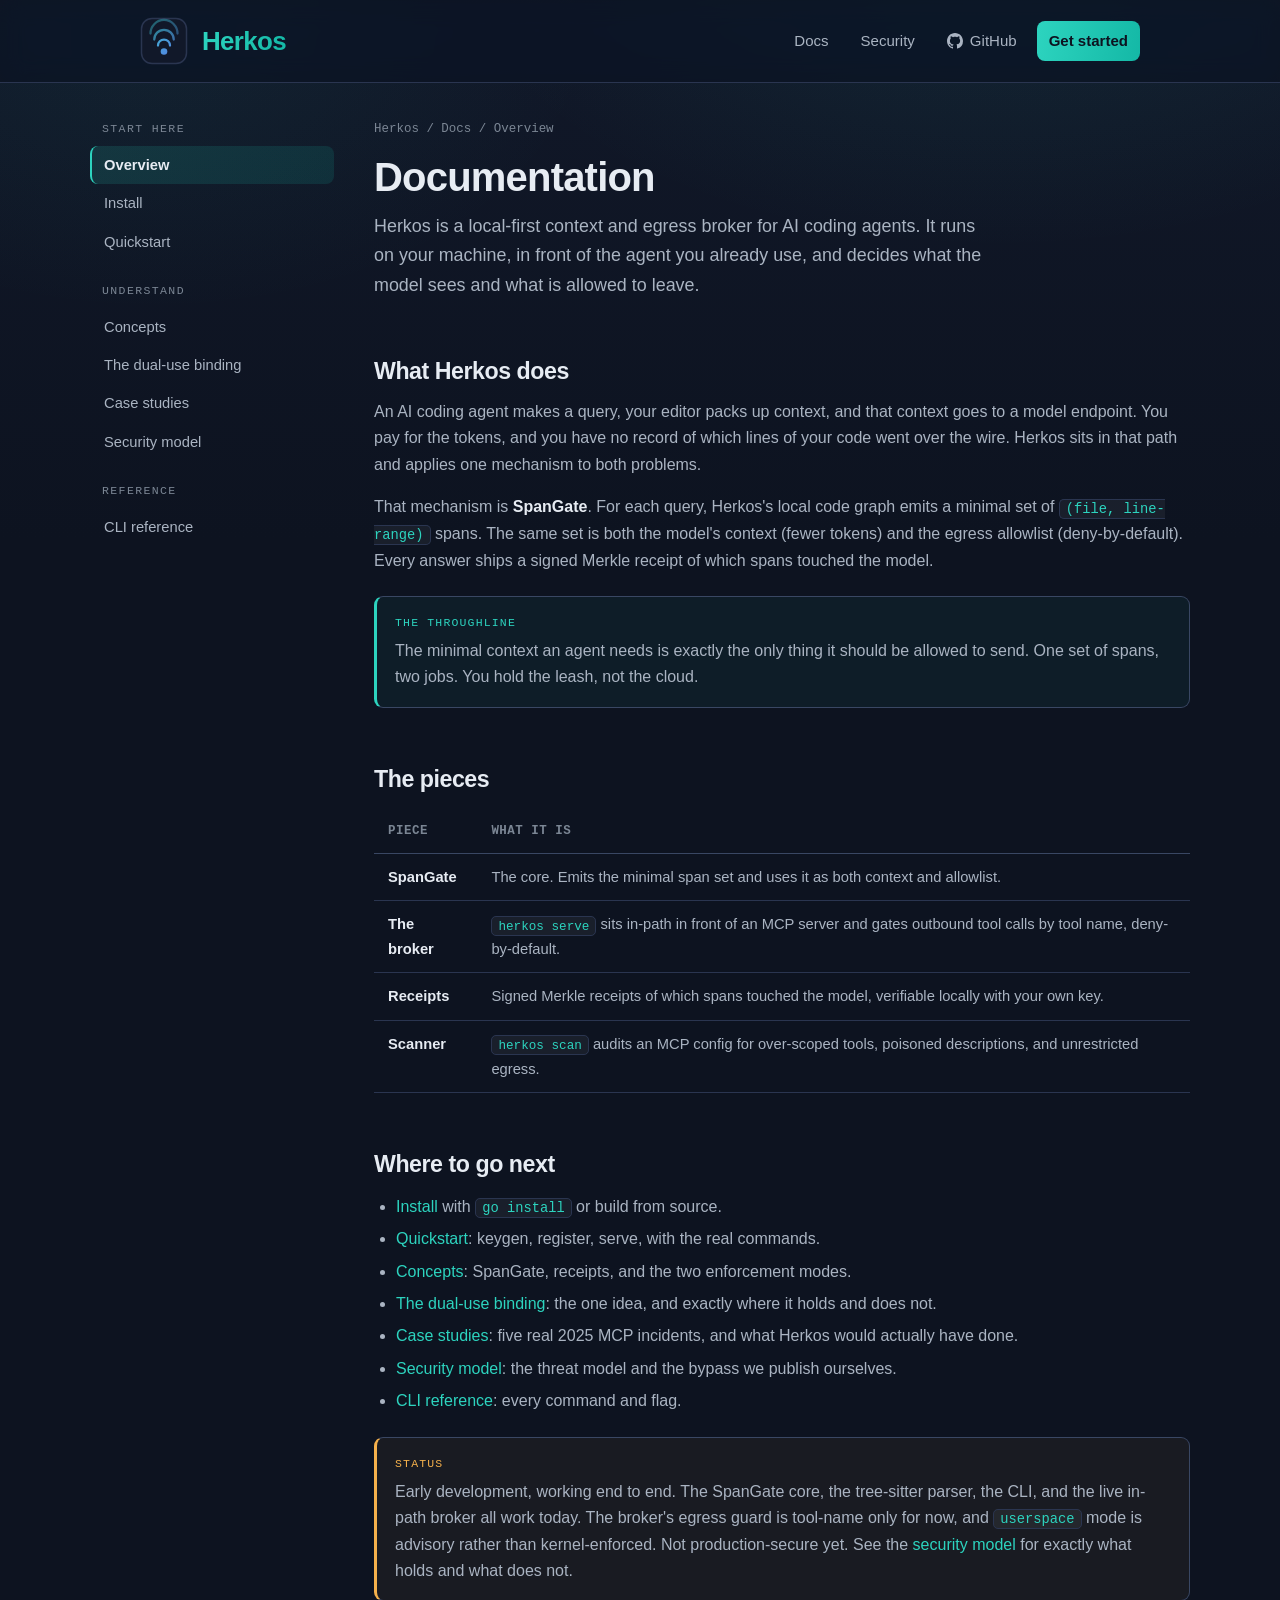
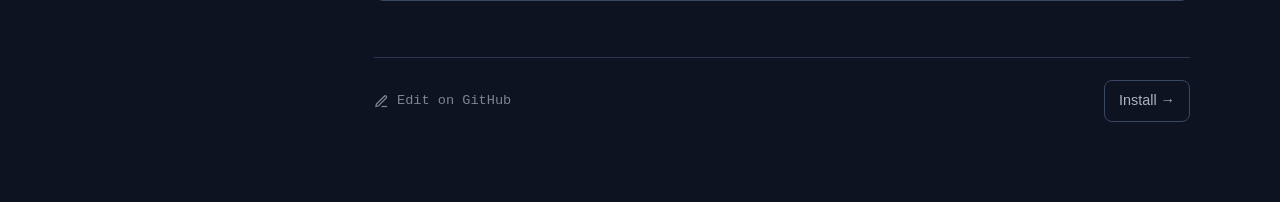
==== site/docs/index.html @ 1e686395 "docs(site): website, docs, and the demo recording" ====
<!DOCTYPE html>
<html lang="en">
<head>
<meta charset="utf-8">
<meta name="viewport" content="width=device-width, initial-scale=1">
<title>Docs - Herkos</title>
<meta name="description" content="Herkos documentation. A local-first context and egress broker for AI coding agents. Start with the overview, then install and run the quickstart.">
<meta name="color-scheme" content="dark">
<meta name="theme-color" content="#0d1320">
<link rel="icon" href="../favicon.svg" type="image/svg+xml">
<link rel="stylesheet" href="../styles.css">
</head>
<body>
<a class="skip" href="#main">Skip to content</a>

<header class="site-header">
  <div class="wrap">
    <a class="brand" href="../index.html" aria-label="Herkos home">
      <svg class="mark" viewBox="0 0 64 64" aria-hidden="true">
        <defs><linearGradient id="hg" x1="0" y1="0" x2="64" y2="64" gradientUnits="userSpaceOnUse">
          <stop offset="0" stop-color="#2dd4bf"/><stop offset="1" stop-color="#6366f1"/></linearGradient></defs>
        <rect x="2" y="2" width="60" height="60" rx="14" fill="#111829" stroke="#2a3550" stroke-width="2"/>
        <g fill="none" stroke="url(#hg)" stroke-linecap="round">
          <path d="M14 22 A 18 18 0 0 1 50 22" stroke-width="3" opacity="0.45"/>
          <path d="M19 30 A 13 13 0 0 1 45 30" stroke-width="3" opacity="0.7"/>
          <path d="M24 38 A 8 8 0 0 1 40 38" stroke-width="3"/></g>
        <circle cx="32" cy="46" r="4.4" fill="url(#hg)"/>
      </svg>
      <span class="word">Herkos</span>
    </a>
    <button class="nav-toggle" aria-label="Toggle navigation" aria-controls="primary-nav" aria-expanded="false">
      <svg viewBox="0 0 24 24" fill="none" stroke="currentColor" stroke-width="2" aria-hidden="true"><path d="M3 6h18M3 12h18M3 18h18" stroke-linecap="round"/></svg>
    </button>
    <nav class="nav" id="primary-nav" aria-label="Primary">
      <a href="index.html">Docs</a>
      <a href="security.html">Security</a>
      <a class="gh" href="https://github.com/akhilesharora/herkos" rel="noopener">
        <svg viewBox="0 0 16 16" fill="currentColor" aria-hidden="true"><path d="M8 0C3.58 0 0 3.58 0 8c0 3.54 2.29 6.53 5.47 7.59.4.07.55-.17.55-.38 0-.19-.01-.82-.01-1.49-2.01.37-2.53-.49-2.69-.94-.09-.23-.48-.94-.82-1.13-.28-.15-.68-.52-.01-.53.63-.01 1.08.58 1.23.82.72 1.21 1.87.87 2.33.66.07-.52.28-.87.51-1.07-1.78-.2-3.64-.89-3.64-3.95 0-.87.31-1.59.82-2.15-.08-.2-.36-1.02.08-2.12 0 0 .67-.21 2.2.82.64-.18 1.32-.27 2-.27.68 0 1.36.09 2 .27 1.53-1.04 2.2-.82 2.2-.82.44 1.1.16 1.92.08 2.12.51.56.82 1.27.82 2.15 0 3.07-1.87 3.75-3.65 3.95.29.25.54.73.54 1.48 0 1.07-.01 1.93-.01 2.2 0 .21.15.46.55.38A8.01 8.01 0 0 0 16 8c0-4.42-3.58-8-8-8z"/></svg>
        GitHub</a>
      <a class="cta" href="quickstart.html">Get started</a>
    </nav>
  </div>
</header>

<div class="docs" id="main">
  <aside class="docs-side">
    <button class="docs-side-toggle" aria-expanded="false">
      <span>On this site</span>
      <svg viewBox="0 0 24 24" fill="none" stroke="currentColor" stroke-width="2" aria-hidden="true"><path d="M6 9l6 6 6-6" stroke-linecap="round" stroke-linejoin="round"/></svg>
    </button>
    <nav aria-label="Documentation">
      <div class="grp">Start here</div>
      <a href="index.html" aria-current="page">Overview</a>
      <a href="install.html">Install</a>
      <a href="quickstart.html">Quickstart</a>
      <div class="grp">Understand</div>
      <a href="concepts.html">Concepts</a>
      <a href="dual-use-binding.html">The dual-use binding</a>
      <a href="case-studies.html">Case studies</a>
      <a href="security.html">Security model</a>
      <div class="grp">Reference</div>
      <a href="cli.html">CLI reference</a>
    </nav>
  </aside>

  <main class="docs-main">
    <div class="crumb"><a href="../index.html">Herkos</a> / Docs / Overview</div>
    <h1>Documentation</h1>
    <p class="page-lede">Herkos is a local-first context and egress broker for AI coding agents. It runs on your machine, in front of the agent you already use, and decides what the model sees and what is allowed to leave.</p>

    <h2 id="what">What Herkos does</h2>
    <p>An AI coding agent makes a query, your editor packs up context, and that context goes to a model endpoint. You pay for the tokens, and you have no record of which lines of your code went over the wire. Herkos sits in that path and applies one mechanism to both problems.</p>
    <p>That mechanism is <strong>SpanGate</strong>. For each query, Herkos's local code graph emits a minimal set of <code>(file, line-range)</code> spans. The same set is both the model's context (fewer tokens) and the egress allowlist (deny-by-default). Every answer ships a signed Merkle receipt of which spans touched the model.</p>

    <div class="note">
      <span class="label">The throughline</span>
      <p>The minimal context an agent needs is exactly the only thing it should be allowed to send. One set of spans, two jobs. You hold the leash, not the cloud.</p>
    </div>

    <h2 id="pieces">The pieces</h2>
    <table>
      <thead><tr><th>Piece</th><th>What it is</th></tr></thead>
      <tbody>
        <tr><td><strong>SpanGate</strong></td><td>The core. Emits the minimal span set and uses it as both context and allowlist.</td></tr>
        <tr><td><strong>The broker</strong></td><td><code>herkos serve</code> sits in-path in front of an MCP server and gates outbound tool calls by tool name, deny-by-default.</td></tr>
        <tr><td><strong>Receipts</strong></td><td>Signed Merkle receipts of which spans touched the model, verifiable locally with your own key.</td></tr>
        <tr><td><strong>Scanner</strong></td><td><code>herkos scan</code> audits an MCP config for over-scoped tools, poisoned descriptions, and unrestricted egress.</td></tr>
      </tbody>
    </table>

    <h2 id="next">Where to go next</h2>
    <ul>
      <li><a href="install.html">Install</a> with <code>go install</code> or build from source.</li>
      <li><a href="quickstart.html">Quickstart</a>: keygen, register, serve, with the real commands.</li>
      <li><a href="concepts.html">Concepts</a>: SpanGate, receipts, and the two enforcement modes.</li>
      <li><a href="dual-use-binding.html">The dual-use binding</a>: the one idea, and exactly where it holds and does not.</li>
      <li><a href="case-studies.html">Case studies</a>: five real 2025 MCP incidents, and what Herkos would actually have done.</li>
      <li><a href="security.html">Security model</a>: the threat model and the bypass we publish ourselves.</li>
      <li><a href="cli.html">CLI reference</a>: every command and flag.</li>
    </ul>

    <div class="note warn">
      <span class="label">Status</span>
      <p>Early development, working end to end. The SpanGate core, the tree-sitter parser, the CLI, and the live in-path broker all work today. The broker's egress guard is tool-name only for now, and <code>userspace</code> mode is advisory rather than kernel-enforced. Not production-secure yet. See the <a href="security.html">security model</a> for exactly what holds and what does not.</p>
    </div>

    <div class="docs-foot">
      <a class="edit" href="https://github.com/akhilesharora/herkos" rel="noopener">
        <svg viewBox="0 0 24 24" fill="none" stroke="currentColor" stroke-width="2" aria-hidden="true"><path d="M12 20h9"/><path d="M16.5 3.5a2.12 2.12 0 0 1 3 3L7 19l-4 1 1-4 12.5-12.5z" stroke-linecap="round" stroke-linejoin="round"/></svg>
        Edit on GitHub
      </a>
      <div class="pager">
        <a href="install.html">Install &rarr;</a>
      </div>
    </div>
  </main>
</div>

<script src="../main.js"></script>
</body>
</html>
---- site/styles.css ----
/* Herkos - shared styles
   Dark, technical surface. One accent gradient: teal -> indigo.
   System font stacks only. No external fonts, no CDN. */

:root {
  /* surface */
  --bg:        #0d1320;
  --bg-1:      #111829;
  --bg-2:      #161e30;
  --panel:     #1a2336;
  --panel-2:   #1f2940;
  --line:      #2a3550;
  --line-2:    #394763;

  /* text */
  --fg:        #e7ecf3;
  --fg-muted:  #aab4c2;
  --fg-dim:    #7b8694;
  --fg-faint:  #5b6675;

  /* accent: teal -> indigo */
  --teal:      #2dd4bf;
  --teal-dim:  #14b8a6;
  --indigo:    #6366f1;
  --indigo-dim:#4f46e5;
  --grad:      linear-gradient(100deg, var(--teal) 0%, var(--teal-dim) 100%);
  --grad-soft: linear-gradient(100deg, rgba(45,212,191,0.14) 0%, rgba(20,184,166,0.14) 100%);

  /* status */
  --ok:        #2dd4bf;
  --warn:      #f5b14c;
  --bad:       #f3766e;

  /* type */
  --sans: -apple-system, BlinkMacSystemFont, "Segoe UI", Roboto, Helvetica, Arial,
          "Apple Color Emoji", "Segoe UI Emoji", sans-serif;
  --mono: ui-monospace, "SF Mono", SFMono-Regular, "JetBrains Mono", "Cascadia Code",
          Menlo, Consolas, "Liberation Mono", monospace;

  /* rhythm */
  --maxw: 1080px;
  --radius: 14px;
  --radius-sm: 9px;
  --pad: clamp(20px, 5vw, 40px);

  --shadow: 0 1px 0 rgba(255,255,255,0.02) inset, 0 18px 50px -24px rgba(0,0,0,0.7);
  --shadow-lg: 0 30px 80px -40px rgba(0,0,0,0.85);
}

* { box-sizing: border-box; }

html {
  scroll-behavior: smooth;
  -webkit-text-size-adjust: 100%;
}

@media (prefers-reduced-motion: reduce) {
  html { scroll-behavior: auto; }
}

body {
  margin: 0;
  background: var(--bg);
  color: var(--fg);
  font-family: var(--sans);
  font-size: 16px;
  line-height: 1.65;
  -webkit-font-smoothing: antialiased;
  text-rendering: optimizeLegibility;
  overflow-x: hidden;
}

/* ambient depth field - the sonar/depth motif, fixed behind content */
body::before {
  content: "";
  position: fixed;
  inset: 0;
  z-index: -2;
  background:
    radial-gradient(900px 520px at 78% -8%, rgba(45,212,191,0.09), transparent 62%),
    radial-gradient(760px 480px at 12% 4%, rgba(45,212,191,0.06), transparent 58%),
    linear-gradient(180deg, var(--bg-1) 0%, var(--bg) 60%, var(--bg) 100%);
  pointer-events: none;
}

/* faint horizontal depth lines, like sonar bands */
body::after {
  content: "";
  position: fixed;
  inset: 0;
  z-index: -1;
  background-image: linear-gradient(180deg, transparent 0, transparent calc(100% - 1px), rgba(255,255,255,0.015) 100%);
  background-size: 100% 88px;
  pointer-events: none;
  opacity: 0.6;
}

a { color: var(--teal); text-decoration: none; }
a:hover { color: #5ee6d3; }

:focus-visible {
  outline: 2px solid var(--teal);
  outline-offset: 3px;
  border-radius: 4px;
}

h1, h2, h3, h4 {
  line-height: 1.15;
  letter-spacing: -0.02em;
  font-weight: 650;
  margin: 0 0 0.5em;
}

p { margin: 0 0 1em; }

code, kbd, samp { font-family: var(--mono); }

::selection { background: rgba(45,212,191,0.28); color: #fff; }

.wrap {
  width: 100%;
  max-width: var(--maxw);
  margin: 0 auto;
  padding-left: var(--pad);
  padding-right: var(--pad);
}

.mono { font-family: var(--mono); }
.muted { color: var(--fg-muted); }
.dim { color: var(--fg-dim); }
.nowrap { white-space: nowrap; }

.grad-text {
  background: var(--grad);
  -webkit-background-clip: text;
  background-clip: text;
  color: transparent;
}

/* ---------- skip link ---------- */
.skip {
  position: absolute;
  left: -9999px;
  top: 0;
  background: var(--panel);
  color: var(--fg);
  padding: 10px 16px;
  border-radius: var(--radius-sm);
  border: 1px solid var(--line-2);
  z-index: 100;
}
.skip:focus {
  left: 12px;
  top: 12px;
}

/* ---------- header ---------- */
.site-header {
  position: sticky;
  top: 0;
  z-index: 50;
  backdrop-filter: saturate(160%) blur(12px);
  -webkit-backdrop-filter: saturate(160%) blur(12px);
  background: rgba(13,19,32,0.72);
  border-bottom: 1px solid var(--line);
}
.site-header .wrap {
  display: flex;
  align-items: center;
  justify-content: space-between;
  gap: 18px;
  height: 82px;
}
.brand {
  display: inline-flex;
  align-items: center;
  gap: 14px;
  font-weight: 700;
  font-size: 1.62rem;
  letter-spacing: -0.025em;
  color: var(--fg);
}
.brand:hover { color: var(--fg); }
.brand .mark { display: block; width: 48px; height: 48px; }
.brand .word { background: var(--grad); -webkit-background-clip: text; background-clip: text; color: transparent; }

.nav {
  display: flex;
  align-items: center;
  gap: 8px;
}
.nav a {
  color: var(--fg-muted);
  font-size: 0.94rem;
  padding: 8px 12px;
  border-radius: 8px;
  font-weight: 500;
}
.nav a:hover { color: var(--fg); background: rgba(255,255,255,0.04); }
.nav a.cta {
  color: var(--bg);
  background: var(--grad);
  font-weight: 600;
}
.nav a.cta:hover { color: var(--bg); filter: brightness(1.06); }
.nav .gh {
  display: inline-flex;
  align-items: center;
  gap: 7px;
}
.nav .gh svg { width: 16px; height: 16px; }

.nav-toggle {
  display: none;
  background: transparent;
  border: 1px solid var(--line-2);
  color: var(--fg);
  width: 40px;
  height: 38px;
  border-radius: 9px;
  cursor: pointer;
  align-items: center;
  justify-content: center;
}
.nav-toggle svg { width: 20px; height: 20px; }

@media (max-width: 720px) {
  .nav-toggle { display: inline-flex; }
  .nav {
    position: absolute;
    top: 82px;
    left: 0;
    right: 0;
    flex-direction: column;
    align-items: stretch;
    gap: 2px;
    padding: 12px var(--pad) 18px;
    background: rgba(13,19,32,0.96);
    border-bottom: 1px solid var(--line);
    transform: translateY(-8px);
    opacity: 0;
    pointer-events: none;
    transition: opacity 0.18s ease, transform 0.18s ease;
  }
  .nav[data-open="true"] {
    opacity: 1;
    transform: translateY(0);
    pointer-events: auto;
  }
  .nav a { padding: 12px 12px; }
  .nav a.cta { text-align: center; margin-top: 6px; }
}

/* ---------- buttons ---------- */
.btn {
  display: inline-flex;
  align-items: center;
  gap: 9px;
  font-family: inherit;
  font-size: 0.97rem;
  font-weight: 600;
  padding: 12px 20px;
  border-radius: 11px;
  border: 1px solid transparent;
  cursor: pointer;
  transition: transform 0.12s ease, filter 0.15s ease, background 0.15s ease, border-color 0.15s ease;
  white-space: nowrap;
}
.btn:active { transform: translateY(1px); }
.btn-primary {
  background: var(--grad);
  color: var(--bg);
  box-shadow: 0 10px 30px -12px rgba(45,212,191,0.5);
}
.btn-primary:hover { color: var(--bg); filter: brightness(1.07); }
.btn-ghost {
  background: rgba(255,255,255,0.03);
  border-color: var(--line-2);
  color: var(--fg);
}
.btn-ghost:hover { color: var(--fg); background: rgba(255,255,255,0.06); border-color: #36425a; }
.btn svg { width: 17px; height: 17px; }

@media (prefers-reduced-motion: reduce) {
  .btn:active { transform: none; }
}

/* ---------- sections ---------- */
section { position: relative; }
.section {
  padding-top: clamp(56px, 9vw, 110px);
  padding-bottom: clamp(56px, 9vw, 110px);
}
.section-tight { padding-top: clamp(40px, 6vw, 70px); padding-bottom: clamp(40px, 6vw, 70px); }

.eyebrow {
  display: inline-flex;
  align-items: center;
  gap: 8px;
  font-family: var(--mono);
  font-size: 0.76rem;
  letter-spacing: 0.14em;
  text-transform: uppercase;
  color: var(--teal);
  margin-bottom: 18px;
}
.eyebrow::before {
  content: "";
  width: 22px; height: 1px;
  background: var(--grad);
}

.section h2 {
  font-size: clamp(1.7rem, 3.6vw, 2.5rem);
}
.section .lede {
  font-size: clamp(1.05rem, 2vw, 1.2rem);
  color: var(--fg-muted);
  max-width: 60ch;
}

/* ---------- hero ---------- */
.hero {
  padding-top: clamp(64px, 11vw, 130px);
  padding-bottom: clamp(40px, 8vw, 80px);
  position: relative;
}
.hero-inner { position: relative; z-index: 2; }
.hero .tag {
  display: inline-flex;
  align-items: center;
  gap: 9px;
  font-family: var(--mono);
  font-size: 0.78rem;
  color: var(--fg-muted);
  border: 1px solid var(--line-2);
  background: rgba(255,255,255,0.025);
  padding: 6px 13px;
  border-radius: 999px;
  margin-bottom: 26px;
}
.hero .tag .dot {
  width: 7px; height: 7px; border-radius: 50%;
  background: var(--teal);
  box-shadow: 0 0 0 3px rgba(45,212,191,0.18);
}
.hero h1 {
  font-size: clamp(2.4rem, 6.4vw, 4.4rem);
  letter-spacing: -0.035em;
  margin-bottom: 22px;
  max-width: 16ch;
}
.hero h1 .lead { color: var(--fg); }
.hero .sub {
  font-size: clamp(1.08rem, 2.3vw, 1.32rem);
  color: var(--fg-muted);
  max-width: 56ch;
  margin-bottom: 34px;
}
.hero .cta-row {
  display: flex;
  flex-wrap: wrap;
  gap: 13px;
  align-items: center;
}
.hero .cta-note {
  margin-top: 20px;
  font-family: var(--mono);
  font-size: 0.82rem;
  color: var(--fg-dim);
}

/* depth motif behind hero - concentric sonar arcs via inline svg container */
.hero-depth {
  position: absolute;
  z-index: 1;
  top: -40px;
  right: -120px;
  width: min(720px, 80vw);
  height: 720px;
  opacity: 0.55;
  pointer-events: none;
  mask-image: radial-gradient(closest-side, #000 55%, transparent 100%);
  -webkit-mask-image: radial-gradient(closest-side, #000 55%, transparent 100%);
}
@media (max-width: 760px) {
  .hero-depth { opacity: 0.32; right: -42%; top: 10px; }
}

/* ---------- cards / grid ---------- */
.grid {
  display: grid;
  gap: 18px;
}
.grid-2 { grid-template-columns: repeat(2, 1fr); }
.grid-3 { grid-template-columns: repeat(3, 1fr); }
@media (max-width: 820px) {
  .grid-2, .grid-3 { grid-template-columns: 1fr; }
}

.card {
  background: linear-gradient(180deg, var(--panel) 0%, var(--bg-2) 100%);
  border: 1px solid var(--line);
  border-radius: var(--radius);
  padding: 26px;
  box-shadow: var(--shadow);
}
.card h3 { font-size: 1.16rem; margin-bottom: 8px; }
.card p { color: var(--fg-muted); margin-bottom: 0; font-size: 0.97rem; }
.card .ic {
  width: 38px; height: 38px;
  display: grid; place-items: center;
  border-radius: 10px;
  margin-bottom: 16px;
  border: 1px solid var(--line-2);
  background: var(--grad-soft);
  color: var(--teal);
}
.card .ic svg { width: 19px; height: 19px; }

/* ---------- terminal block ---------- */
.terminal {
  border: 1px solid var(--line-2);
  border-radius: var(--radius);
  overflow: hidden;
  background: #090c12;
  box-shadow: var(--shadow-lg);
}
.terminal .bar {
  display: flex;
  align-items: center;
  gap: 9px;
  padding: 12px 16px;
  background: linear-gradient(180deg, #1a2336, #0b0f1a);
  border-bottom: 1px solid var(--line);
}
.terminal .bar .dots { display: inline-flex; gap: 7px; }
.terminal .bar .dots i {
  width: 11px; height: 11px; border-radius: 50%;
  display: inline-block; background: #2a3343;
}
.terminal .bar .dots i:nth-child(1) { background: #e0686250; }
.terminal .bar .dots i:nth-child(2) { background: #e0b36250; }
.terminal .bar .dots i:nth-child(3) { background: #6fcf9750; }
.terminal .bar .title {
  font-family: var(--mono);
  font-size: 0.8rem;
  color: var(--fg-dim);
  margin-left: 4px;
}
.terminal pre {
  margin: 0;
  padding: 20px 22px;
  font-family: var(--mono);
  font-size: 0.86rem;
  line-height: 1.7;
  color: var(--fg);
  overflow-x: auto;
  tab-size: 2;
}
.terminal pre .c-prompt { color: var(--indigo); }
.terminal pre .c-cmd { color: var(--fg); }
.terminal pre .c-comment { color: var(--fg-faint); }
.terminal pre .c-ok { color: var(--ok); font-weight: 600; }
.terminal pre .c-warn { color: var(--warn); }
.terminal pre .c-key { color: var(--teal); }
.terminal pre .c-num { color: #c4a6ff; }
.terminal pre .c-dim { color: var(--fg-dim); }
.terminal pre .c-hash { color: var(--fg-dim); word-break: break-all; }

/* ---------- copy command block ---------- */
.cmd {
  position: relative;
  display: flex;
  align-items: stretch;
  background: #090c12;
  border: 1px solid var(--line-2);
  border-radius: var(--radius-sm);
  overflow: hidden;
  margin: 0 0 14px;
}
.cmd pre {
  margin: 0;
  padding: 15px 18px;
  font-family: var(--mono);
  font-size: 0.86rem;
  color: var(--fg);
  overflow-x: auto;
  flex: 1;
  line-height: 1.6;
}
.cmd pre .c-prompt { color: var(--indigo); user-select: none; }
.cmd pre .c-comment { color: var(--fg-faint); }
.cmd pre .c-flag { color: var(--teal); }
.copy-btn {
  flex: 0 0 auto;
  align-self: stretch;
  border: 0;
  border-left: 1px solid var(--line);
  background: rgba(255,255,255,0.02);
  color: var(--fg-dim);
  font-family: var(--mono);
  font-size: 0.74rem;
  letter-spacing: 0.04em;
  padding: 0 15px;
  cursor: pointer;
  transition: color 0.15s ease, background 0.15s ease;
  display: inline-flex;
  align-items: center;
  gap: 6px;
}
.copy-btn:hover { color: var(--fg); background: rgba(255,255,255,0.05); }
.copy-btn svg { width: 14px; height: 14px; }
.copy-btn.copied { color: var(--ok); }

/* ---------- spangate diagram ---------- */
.diagram {
  border: 1px solid var(--line);
  border-radius: var(--radius);
  background: linear-gradient(180deg, var(--panel) 0%, var(--bg-2) 100%);
  padding: 28px;
  box-shadow: var(--shadow);
}
.diagram svg { width: 100%; height: auto; display: block; }

/* ---------- steps ---------- */
.steps { counter-reset: step; display: grid; gap: 16px; }
.step {
  display: grid;
  grid-template-columns: 38px 1fr;
  gap: 16px;
  align-items: start;
}
.step .n {
  counter-increment: step;
  width: 34px; height: 34px;
  display: grid; place-items: center;
  border-radius: 9px;
  font-family: var(--mono);
  font-size: 0.9rem;
  font-weight: 600;
  color: var(--bg);
  background: var(--grad);
}
.step .n::before { content: counter(step); }
.step h3 { font-size: 1.05rem; margin-bottom: 4px; }
.step p { color: var(--fg-muted); font-size: 0.95rem; margin-bottom: 10px; }

/* ---------- limits / bypass ---------- */
.limits {
  border: 1px solid var(--line-2);
  border-radius: var(--radius);
  background:
    linear-gradient(180deg, rgba(245,177,76,0.05), transparent 40%),
    linear-gradient(180deg, var(--panel) 0%, var(--bg-2) 100%);
  padding: clamp(24px, 4vw, 38px);
}
.limit-list { list-style: none; margin: 0; padding: 0; display: grid; gap: 18px; }
.limit-list li {
  display: grid;
  grid-template-columns: 22px 1fr;
  gap: 14px;
  align-items: start;
}
.limit-list li .x {
  margin-top: 4px;
  width: 18px; height: 18px;
  color: var(--warn);
  flex: 0 0 auto;
}
.limit-list li b { color: var(--fg); font-weight: 600; }
.limit-list li span { color: var(--fg-muted); }
.limit-list code {
  background: rgba(255,255,255,0.05);
  border: 1px solid var(--line);
  border-radius: 5px;
  padding: 1px 6px;
  font-size: 0.86em;
  color: var(--teal);
}

.callout {
  margin-top: 26px;
  padding: 18px 20px;
  border-radius: var(--radius-sm);
  border: 1px solid var(--line-2);
  border-left: 3px solid var(--teal);
  background: rgba(45,212,191,0.05);
  color: var(--fg-muted);
  font-size: 0.97rem;
}
.callout b { color: var(--fg); }

/* ---------- pills / meta ---------- */
.pills { display: flex; flex-wrap: wrap; gap: 10px; }
.pill {
  display: inline-flex;
  align-items: center;
  gap: 8px;
  font-family: var(--mono);
  font-size: 0.82rem;
  color: var(--fg-muted);
  border: 1px solid var(--line-2);
  border-radius: 999px;
  padding: 7px 14px;
  background: rgba(255,255,255,0.02);
}
.pill svg { width: 14px; height: 14px; color: var(--teal); }

/* ---------- big CTA ---------- */
.cta-band {
  border: 1px solid var(--line-2);
  border-radius: var(--radius);
  padding: clamp(30px, 6vw, 56px);
  text-align: center;
  background:
    radial-gradient(600px 300px at 50% 0%, rgba(99,102,241,0.16), transparent 70%),
    linear-gradient(180deg, var(--panel) 0%, var(--bg-2) 100%);
  box-shadow: var(--shadow-lg);
}
.cta-band h2 { font-size: clamp(1.6rem, 4vw, 2.4rem); margin-bottom: 14px; }
.cta-band p { color: var(--fg-muted); max-width: 52ch; margin: 0 auto 26px; }
.cta-band .cta-row { display: flex; gap: 13px; justify-content: center; flex-wrap: wrap; }

/* ---------- footer ---------- */
.site-footer {
  border-top: 1px solid var(--line);
  padding: 44px 0 56px;
  background: rgba(0,0,0,0.2);
  margin-top: 40px;
}
.site-footer .wrap {
  display: flex;
  flex-wrap: wrap;
  gap: 24px;
  justify-content: space-between;
  align-items: flex-start;
}
.site-footer .col h4 {
  font-family: var(--mono);
  font-size: 0.74rem;
  letter-spacing: 0.12em;
  text-transform: uppercase;
  color: var(--fg-dim);
  margin-bottom: 12px;
}
.site-footer .col a {
  display: block;
  color: var(--fg-muted);
  font-size: 0.93rem;
  padding: 4px 0;
}
.site-footer .col a:hover { color: var(--fg); }
.site-footer .foot-brand { max-width: 280px; }
.site-footer .foot-brand p { color: var(--fg-dim); font-size: 0.9rem; margin: 10px 0 0; }
.site-footer .legal {
  width: 100%;
  border-top: 1px solid var(--line);
  margin-top: 14px;
  padding-top: 20px;
  display: flex;
  flex-wrap: wrap;
  gap: 12px;
  justify-content: space-between;
  color: var(--fg-faint);
  font-size: 0.85rem;
}

/* ---------- scroll reveal ---------- */
.reveal {
  opacity: 0;
  transform: translateY(18px);
  transition: opacity 0.6s cubic-bezier(0.16,1,0.3,1), transform 0.6s cubic-bezier(0.16,1,0.3,1);
  will-change: opacity, transform;
}
.reveal.in { opacity: 1; transform: none; }
.reveal[data-d="1"] { transition-delay: 0.07s; }
.reveal[data-d="2"] { transition-delay: 0.14s; }
.reveal[data-d="3"] { transition-delay: 0.21s; }

@media (prefers-reduced-motion: reduce) {
  .reveal { opacity: 1; transform: none; transition: none; }
}

/* =========================================================
   DOCS LAYOUT
   ========================================================= */
.docs {
  display: grid;
  grid-template-columns: 244px minmax(0, 1fr);
  gap: 40px;
  max-width: 1180px;
  margin: 0 auto;
  padding: 36px var(--pad) 80px;
  align-items: start;
}
.docs-side {
  position: sticky;
  top: 86px;
  align-self: start;
}
.docs-side nav { display: block; }
.docs-side .grp {
  font-family: var(--mono);
  font-size: 0.72rem;
  letter-spacing: 0.12em;
  text-transform: uppercase;
  color: var(--fg-dim);
  margin: 20px 0 8px;
  padding-left: 12px;
}
.docs-side .grp:first-child { margin-top: 0; }
.docs-side a {
  display: block;
  color: var(--fg-muted);
  font-size: 0.92rem;
  padding: 7px 12px;
  border-radius: 8px;
  border-left: 2px solid transparent;
}
.docs-side a:hover { color: var(--fg); background: rgba(255,255,255,0.03); }
.docs-side a[aria-current="page"] {
  color: var(--fg);
  background: var(--grad-soft);
  border-left-color: var(--teal);
  font-weight: 550;
}

.docs-main { min-width: 0; }
.docs-main .crumb {
  font-family: var(--mono);
  font-size: 0.78rem;
  color: var(--fg-dim);
  margin-bottom: 14px;
}
.docs-main .crumb a { color: var(--fg-dim); }
.docs-main .crumb a:hover { color: var(--teal); }
.docs-main h1 {
  font-size: clamp(1.9rem, 4vw, 2.5rem);
  margin-bottom: 12px;
}
.docs-main .page-lede {
  font-size: 1.12rem;
  color: var(--fg-muted);
  margin-bottom: 32px;
  max-width: 62ch;
}
.docs-main h2 {
  font-size: 1.45rem;
  margin-top: 48px;
  margin-bottom: 14px;
  padding-top: 10px;
  scroll-margin-top: 80px;
}
.docs-main h3 {
  font-size: 1.12rem;
  margin-top: 30px;
  margin-bottom: 10px;
  scroll-margin-top: 80px;
}
.docs-main p { color: var(--fg-muted); }
.docs-main ul, .docs-main ol { color: var(--fg-muted); padding-left: 22px; }
.docs-main li { margin: 6px 0; }
.docs-main strong { color: var(--fg); font-weight: 600; }
.docs-main a { color: var(--teal); }
.docs-main a:hover { text-decoration: underline; }

.docs-main p code,
.docs-main li code,
.docs-main td code {
  background: rgba(255,255,255,0.05);
  border: 1px solid var(--line);
  border-radius: 5px;
  padding: 1.5px 6px;
  font-size: 0.86em;
  color: var(--teal);
  word-break: break-word;
}

.docs-main table {
  width: 100%;
  border-collapse: collapse;
  margin: 18px 0 24px;
  font-size: 0.92rem;
}
.docs-main th, .docs-main td {
  text-align: left;
  padding: 11px 14px;
  border-bottom: 1px solid var(--line);
  vertical-align: top;
}
.docs-main th {
  font-family: var(--mono);
  font-size: 0.78rem;
  letter-spacing: 0.04em;
  text-transform: uppercase;
  color: var(--fg-dim);
  border-bottom: 1px solid var(--line-2);
}
.docs-main td { color: var(--fg-muted); }
.docs-main tr:hover td { background: rgba(255,255,255,0.015); }

.note {
  margin: 22px 0;
  padding: 16px 18px;
  border-radius: var(--radius-sm);
  border: 1px solid var(--line-2);
  border-left: 3px solid var(--teal);
  background: rgba(45,212,191,0.05);
}
.note.warn { border-left-color: var(--warn); background: rgba(245,177,76,0.05); }
.note p { margin: 0; color: var(--fg-muted); }
.note p code { color: var(--teal); }
.note .label {
  font-family: var(--mono);
  font-size: 0.72rem;
  letter-spacing: 0.1em;
  text-transform: uppercase;
  color: var(--teal);
  display: block;
  margin-bottom: 6px;
}
.note.warn .label { color: var(--warn); }

.docs-foot {
  margin-top: 56px;
  padding-top: 22px;
  border-top: 1px solid var(--line);
  display: flex;
  flex-wrap: wrap;
  gap: 14px;
  justify-content: space-between;
  align-items: center;
}
.docs-foot .edit {
  font-family: var(--mono);
  font-size: 0.85rem;
  color: var(--fg-dim);
  display: inline-flex;
  align-items: center;
  gap: 8px;
}
.docs-foot .edit svg { width: 15px; height: 15px; }
.docs-foot .pager { display: inline-flex; gap: 10px; }
.docs-foot .pager a {
  font-size: 0.9rem;
  color: var(--fg-muted);
  border: 1px solid var(--line-2);
  border-radius: 8px;
  padding: 8px 14px;
}
.docs-foot .pager a:hover { color: var(--fg); border-color: #36425a; text-decoration: none; }

/* mobile docs sidebar */
.docs-side-toggle { display: none; }
@media (max-width: 880px) {
  .docs { grid-template-columns: 1fr; gap: 0; }
  .docs-side {
    position: static;
    top: auto;
    margin-bottom: 8px;
  }
  .docs-side-toggle {
    display: flex;
    align-items: center;
    justify-content: space-between;
    width: 100%;
    background: var(--panel);
    border: 1px solid var(--line-2);
    color: var(--fg);
    border-radius: var(--radius-sm);
    padding: 12px 16px;
    font-family: var(--mono);
    font-size: 0.85rem;
    cursor: pointer;
    margin-bottom: 10px;
  }
  .docs-side-toggle svg { width: 16px; height: 16px; transition: transform 0.2s ease; }
  .docs-side-toggle[aria-expanded="true"] svg { transform: rotate(180deg); }
  .docs-side nav {
    display: none;
    border: 1px solid var(--line);
    border-radius: var(--radius-sm);
    padding: 10px;
    margin-bottom: 18px;
    background: var(--bg-2);
  }
  .docs-side nav[data-open="true"] { display: block; }
}

/* utility spacing */
.mt-0 { margin-top: 0; }
.mb-0 { margin-bottom: 0; }
.stack-lg > * + * { margin-top: 20px; }
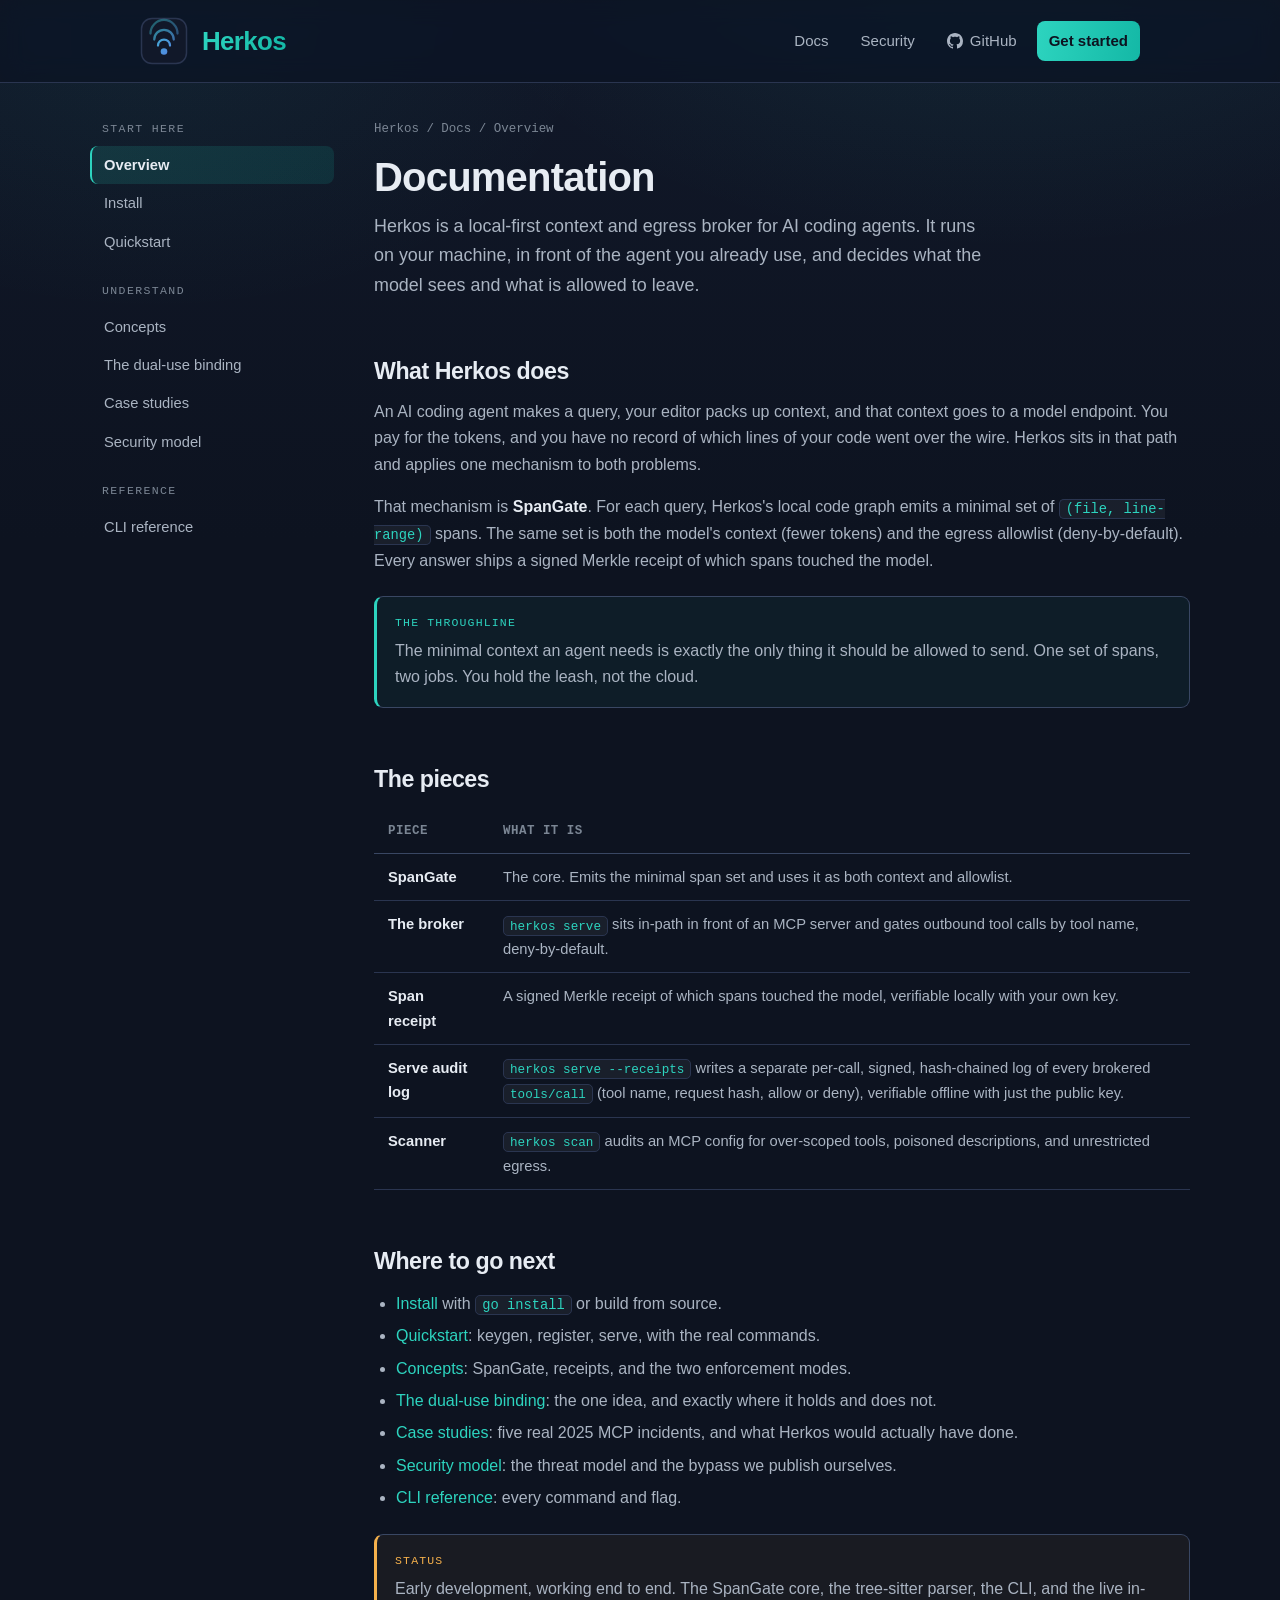
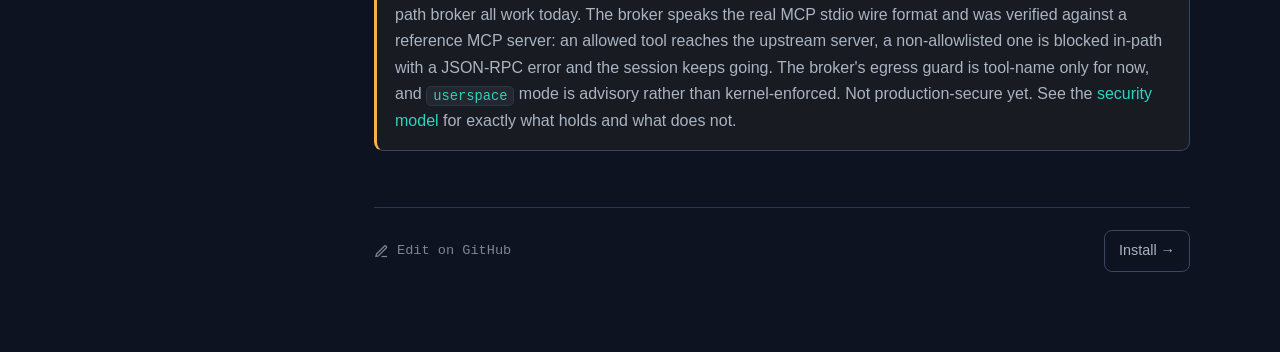
==== commit 7cd847dd: "docs: lead the site with the working broker" ====
--- a/site/docs/index.html
+++ b/site/docs/index.html
@@ -83,7 +83,8 @@
       <tbody>
         <tr><td><strong>SpanGate</strong></td><td>The core. Emits the minimal span set and uses it as both context and allowlist.</td></tr>
         <tr><td><strong>The broker</strong></td><td><code>herkos serve</code> sits in-path in front of an MCP server and gates outbound tool calls by tool name, deny-by-default.</td></tr>
-        <tr><td><strong>Receipts</strong></td><td>Signed Merkle receipts of which spans touched the model, verifiable locally with your own key.</td></tr>
+        <tr><td><strong>Span receipt</strong></td><td>A signed Merkle receipt of which spans touched the model, verifiable locally with your own key.</td></tr>
+        <tr><td><strong>Serve audit log</strong></td><td><code>herkos serve --receipts</code> writes a separate per-call, signed, hash-chained log of every brokered <code>tools/call</code> (tool name, request hash, allow or deny), verifiable offline with just the public key.</td></tr>
         <tr><td><strong>Scanner</strong></td><td><code>herkos scan</code> audits an MCP config for over-scoped tools, poisoned descriptions, and unrestricted egress.</td></tr>
       </tbody>
     </table>
@@ -101,7 +102,7 @@
 
     <div class="note warn">
       <span class="label">Status</span>
-      <p>Early development, working end to end. The SpanGate core, the tree-sitter parser, the CLI, and the live in-path broker all work today. The broker's egress guard is tool-name only for now, and <code>userspace</code> mode is advisory rather than kernel-enforced. Not production-secure yet. See the <a href="security.html">security model</a> for exactly what holds and what does not.</p>
+      <p>Early development, working end to end. The SpanGate core, the tree-sitter parser, the CLI, and the live in-path broker all work today. The broker speaks the real MCP stdio wire format and was verified against a reference MCP server: an allowed tool reaches the upstream server, a non-allowlisted one is blocked in-path with a JSON-RPC error and the session keeps going. The broker's egress guard is tool-name only for now, and <code>userspace</code> mode is advisory rather than kernel-enforced. Not production-secure yet. See the <a href="security.html">security model</a> for exactly what holds and what does not.</p>
     </div>
 
     <div class="docs-foot">
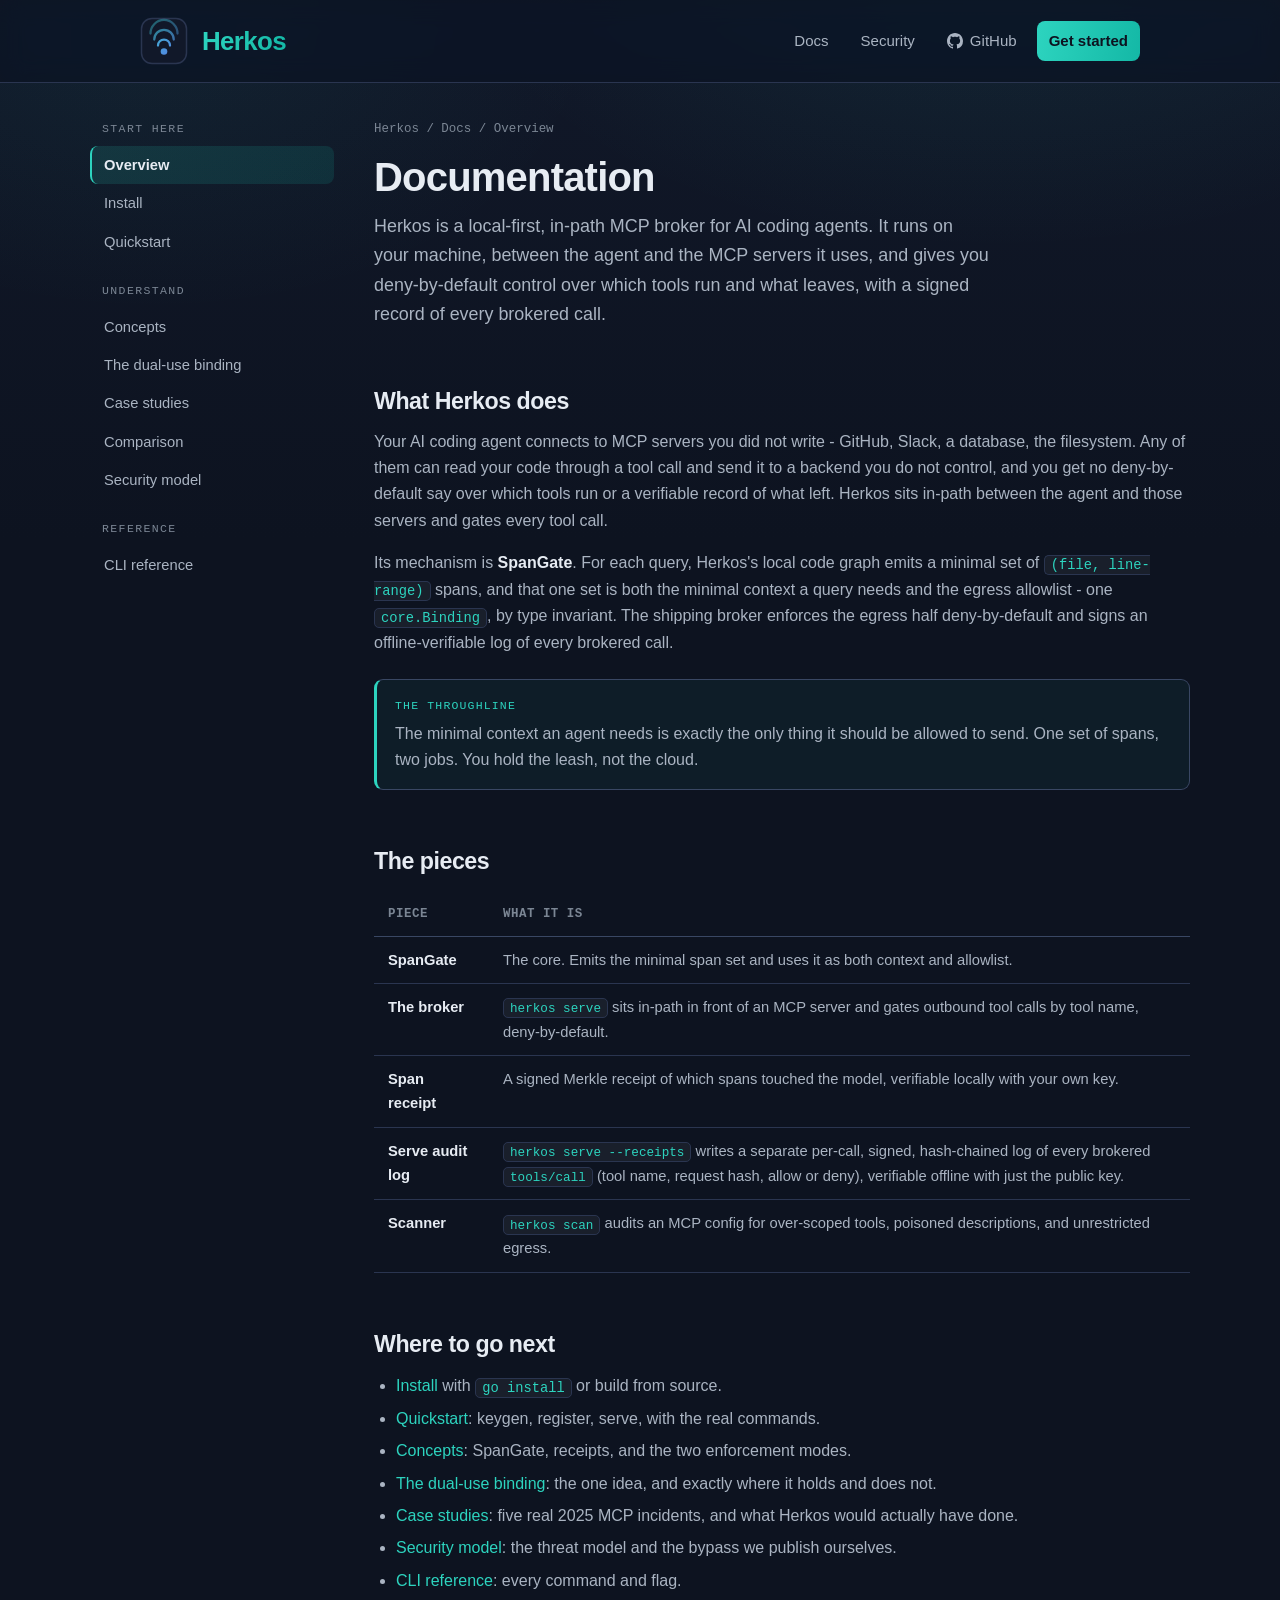
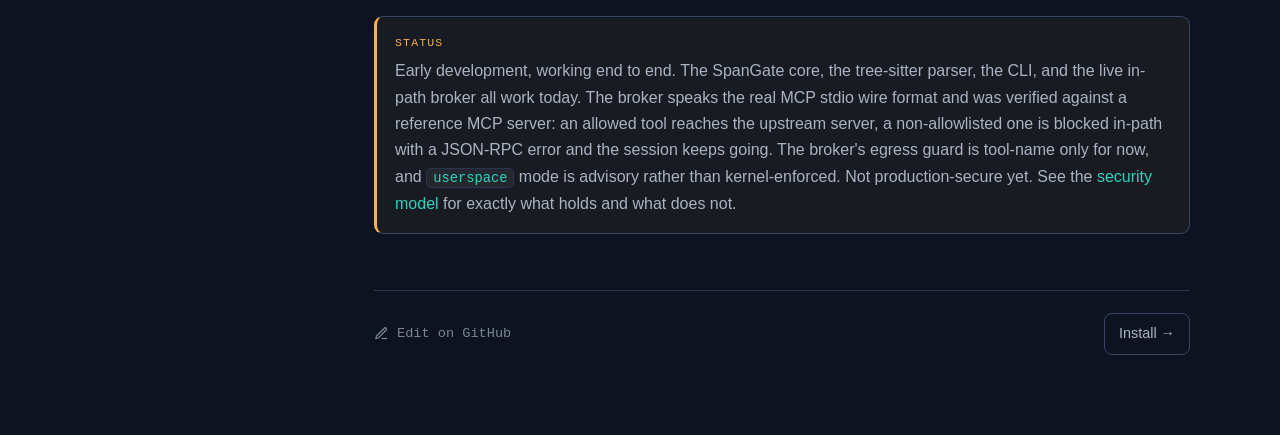
==== commit 08eaa2e6: "docs: tighten the site copy, add flow diagrams" ====
--- a/site/docs/index.html
+++ b/site/docs/index.html
@@ -57,6 +57,7 @@
       <a href="concepts.html">Concepts</a>
       <a href="dual-use-binding.html">The dual-use binding</a>
       <a href="case-studies.html">Case studies</a>
+      <a href="comparison.html">Comparison</a>
       <a href="security.html">Security model</a>
       <div class="grp">Reference</div>
       <a href="cli.html">CLI reference</a>
@@ -66,11 +67,11 @@
   <main class="docs-main">
     <div class="crumb"><a href="../index.html">Herkos</a> / Docs / Overview</div>
     <h1>Documentation</h1>
-    <p class="page-lede">Herkos is a local-first context and egress broker for AI coding agents. It runs on your machine, in front of the agent you already use, and decides what the model sees and what is allowed to leave.</p>
+    <p class="page-lede">Herkos is a local-first, in-path MCP broker for AI coding agents. It runs on your machine, between the agent and the MCP servers it uses, and gives you deny-by-default control over which tools run and what leaves, with a signed record of every brokered call.</p>
 
     <h2 id="what">What Herkos does</h2>
-    <p>An AI coding agent makes a query, your editor packs up context, and that context goes to a model endpoint. You pay for the tokens, and you have no record of which lines of your code went over the wire. Herkos sits in that path and applies one mechanism to both problems.</p>
-    <p>That mechanism is <strong>SpanGate</strong>. For each query, Herkos's local code graph emits a minimal set of <code>(file, line-range)</code> spans. The same set is both the model's context (fewer tokens) and the egress allowlist (deny-by-default). Every answer ships a signed Merkle receipt of which spans touched the model.</p>
+    <p>Your AI coding agent connects to MCP servers you did not write - GitHub, Slack, a database, the filesystem. Any of them can read your code through a tool call and send it to a backend you do not control, and you get no deny-by-default say over which tools run or a verifiable record of what left. Herkos sits in-path between the agent and those servers and gates every tool call.</p>
+    <p>Its mechanism is <strong>SpanGate</strong>. For each query, Herkos's local code graph emits a minimal set of <code>(file, line-range)</code> spans, and that one set is both the minimal context a query needs and the egress allowlist - one <code>core.Binding</code>, by type invariant. The shipping broker enforces the egress half deny-by-default and signs an offline-verifiable log of every brokered call.</p>
 
     <div class="note">
       <span class="label">The throughline</span>
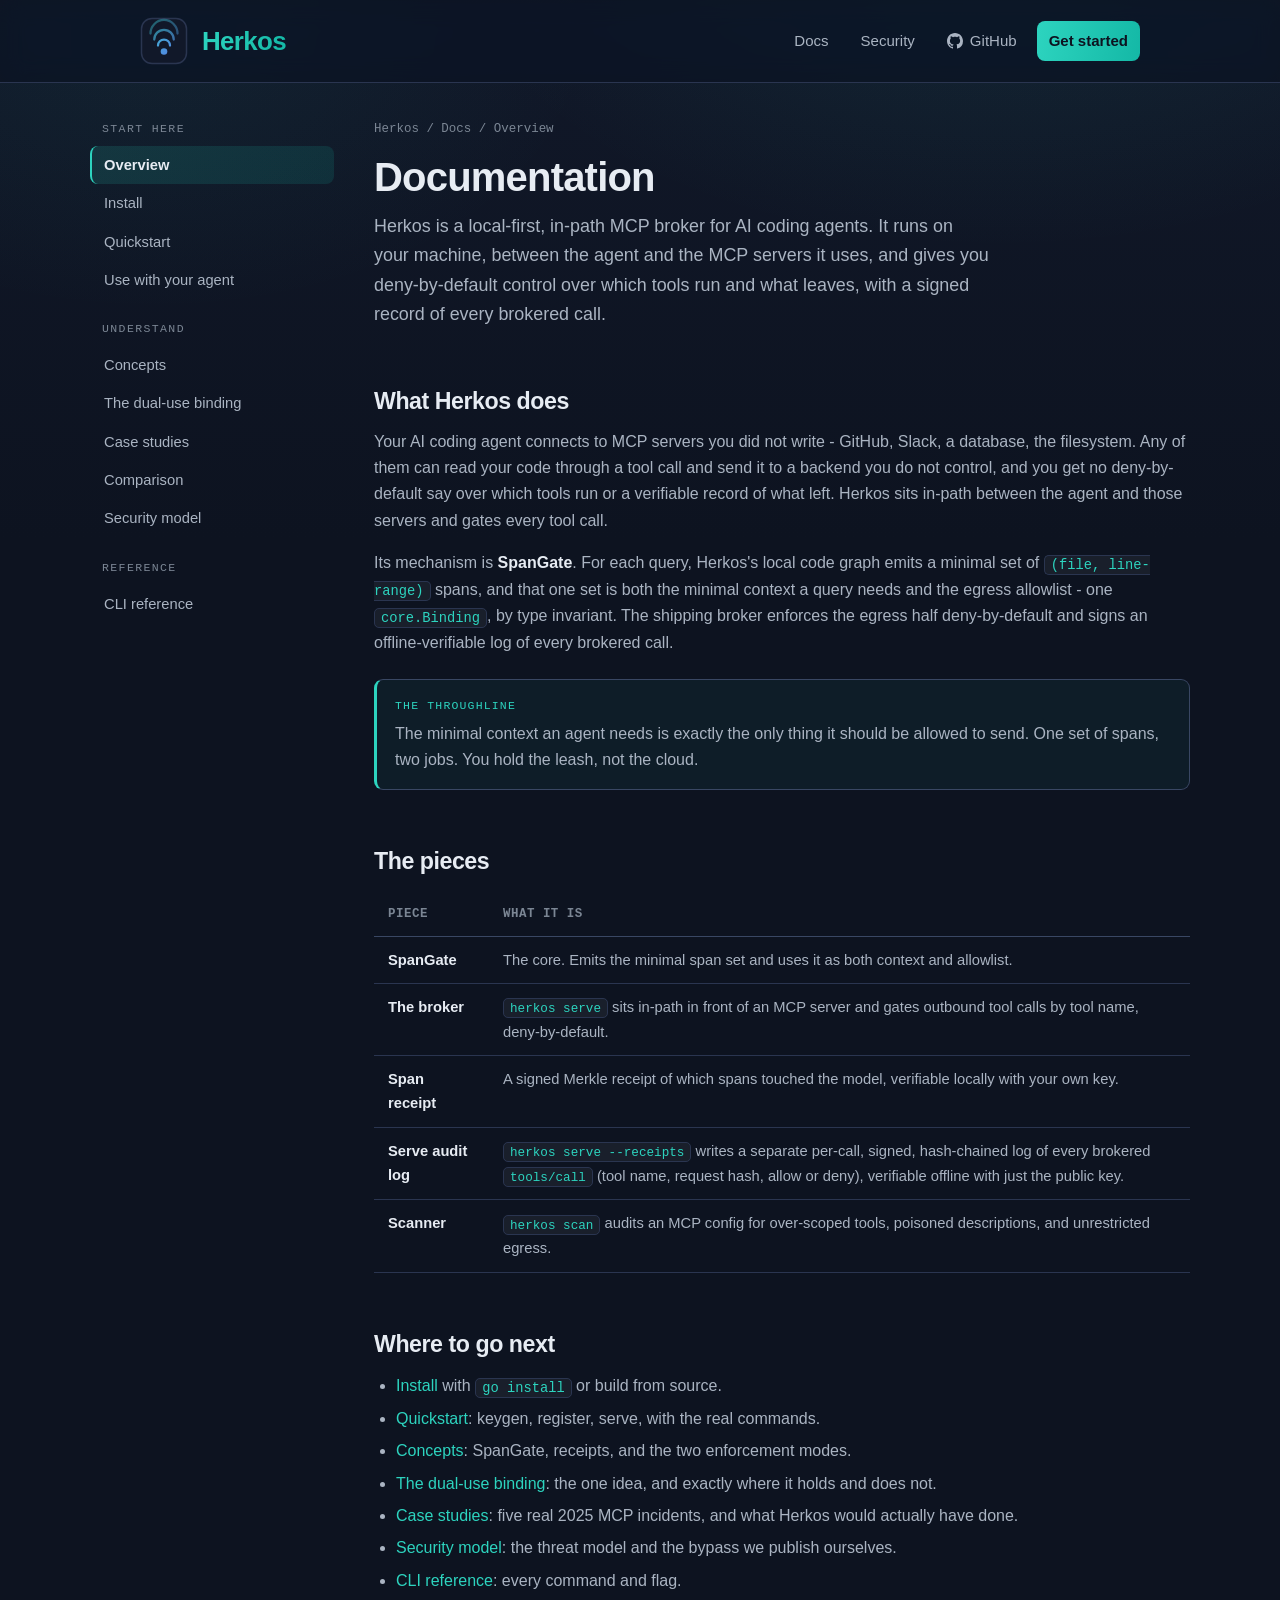
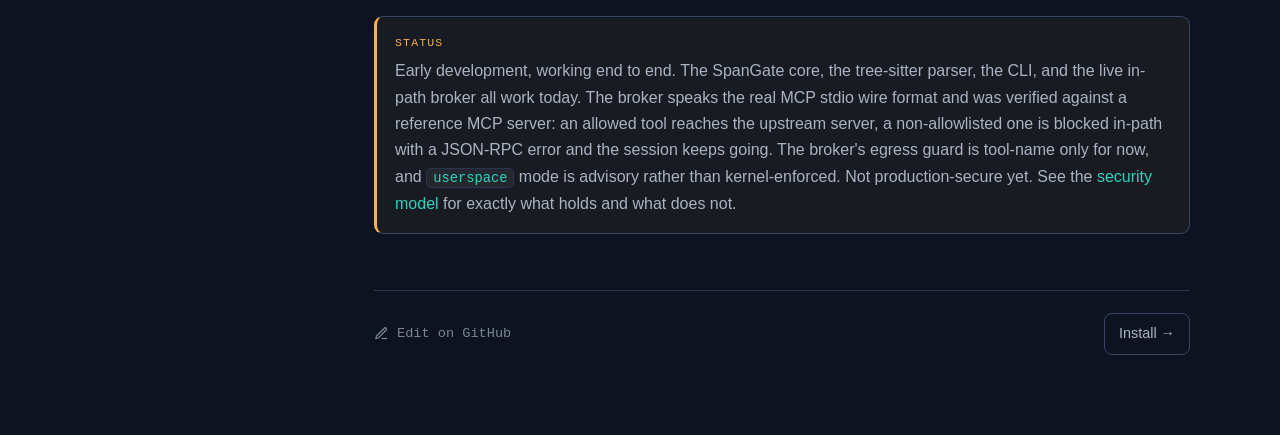
==== commit 81cf9cdf: "docs(site): add a use-with-your-agent page" ====
--- a/site/docs/index.html
+++ b/site/docs/index.html
@@ -53,6 +53,7 @@
       <a href="index.html" aria-current="page">Overview</a>
       <a href="install.html">Install</a>
       <a href="quickstart.html">Quickstart</a>
+      <a href="clients.html">Use with your agent</a>
       <div class="grp">Understand</div>
       <a href="concepts.html">Concepts</a>
       <a href="dual-use-binding.html">The dual-use binding</a>
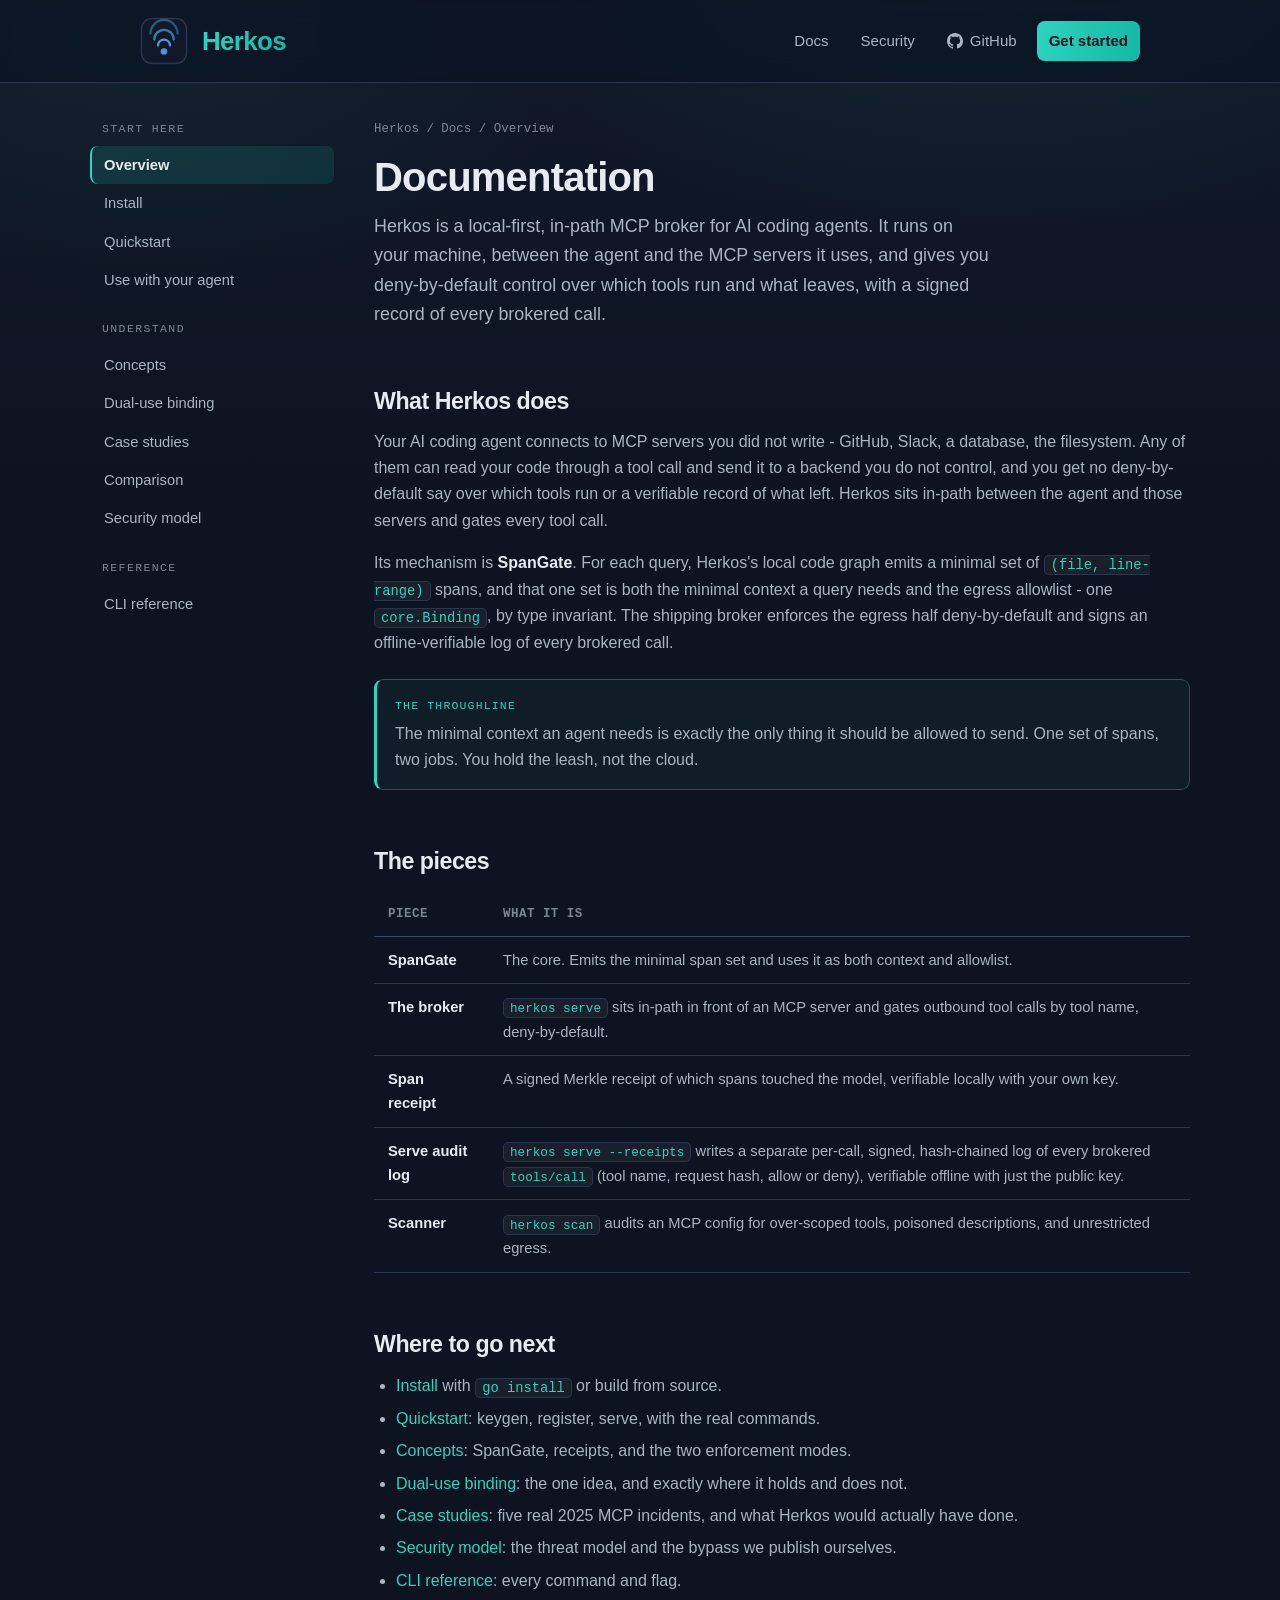
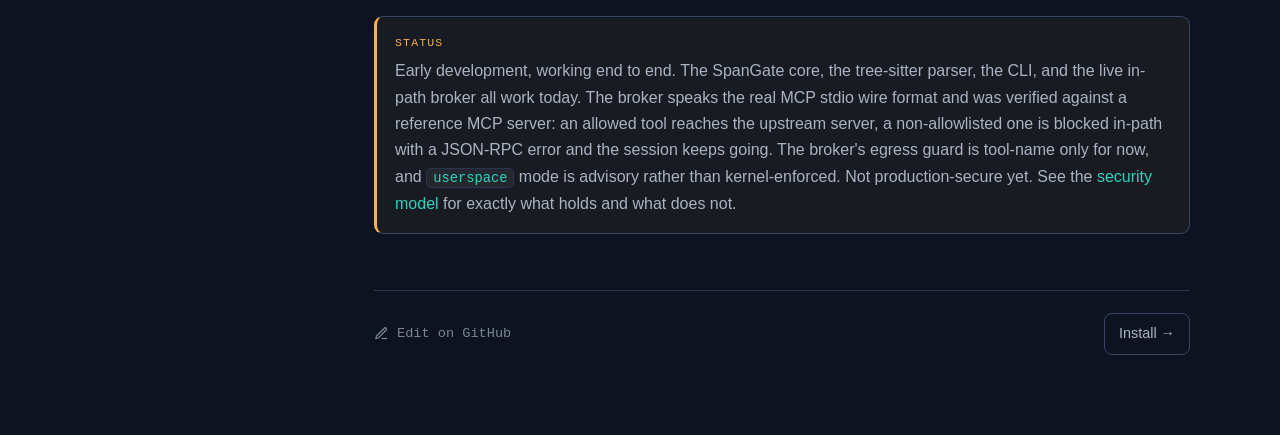
==== commit 0989e3de: "docs(site): comparison chart and heading anchors" ====
--- a/site/docs/index.html
+++ b/site/docs/index.html
@@ -56,7 +56,7 @@
       <a href="clients.html">Use with your agent</a>
       <div class="grp">Understand</div>
       <a href="concepts.html">Concepts</a>
-      <a href="dual-use-binding.html">The dual-use binding</a>
+      <a href="dual-use-binding.html">Dual-use binding</a>
       <a href="case-studies.html">Case studies</a>
       <a href="comparison.html">Comparison</a>
       <a href="security.html">Security model</a>
@@ -67,7 +67,7 @@
 
   <main class="docs-main">
     <div class="crumb"><a href="../index.html">Herkos</a> / Docs / Overview</div>
-    <h1>Documentation</h1>
+    <h1 id="documentation">Documentation</h1>
     <p class="page-lede">Herkos is a local-first, in-path MCP broker for AI coding agents. It runs on your machine, between the agent and the MCP servers it uses, and gives you deny-by-default control over which tools run and what leaves, with a signed record of every brokered call.</p>
 
     <h2 id="what">What Herkos does</h2>
@@ -96,7 +96,7 @@
       <li><a href="install.html">Install</a> with <code>go install</code> or build from source.</li>
       <li><a href="quickstart.html">Quickstart</a>: keygen, register, serve, with the real commands.</li>
       <li><a href="concepts.html">Concepts</a>: SpanGate, receipts, and the two enforcement modes.</li>
-      <li><a href="dual-use-binding.html">The dual-use binding</a>: the one idea, and exactly where it holds and does not.</li>
+      <li><a href="dual-use-binding.html">Dual-use binding</a>: the one idea, and exactly where it holds and does not.</li>
       <li><a href="case-studies.html">Case studies</a>: five real 2025 MCP incidents, and what Herkos would actually have done.</li>
       <li><a href="security.html">Security model</a>: the threat model and the bypass we publish ourselves.</li>
       <li><a href="cli.html">CLI reference</a>: every command and flag.</li>
--- a/site/styles.css
+++ b/site/styles.css
@@ -892,3 +892,11 @@
 .mt-0 { margin-top: 0; }
 .mb-0 { margin-bottom: 0; }
 .stack-lg > * + * { margin-top: 20px; }
+
+/* heading anchors: hover reveals a "#" you can click to copy a deep link */
+.docs-main h1, .docs-main h2, .docs-main h3 { position: relative; }
+.heading-anchor { margin-left: .4em; color: var(--fg-muted); opacity: 0; text-decoration: none; font-weight: 400; transition: opacity .15s ease; }
+.docs-main h1:hover .heading-anchor,
+.docs-main h2:hover .heading-anchor,
+.docs-main h3:hover .heading-anchor { opacity: .55; }
+.heading-anchor:hover { opacity: 1; color: #2dd4bf; }
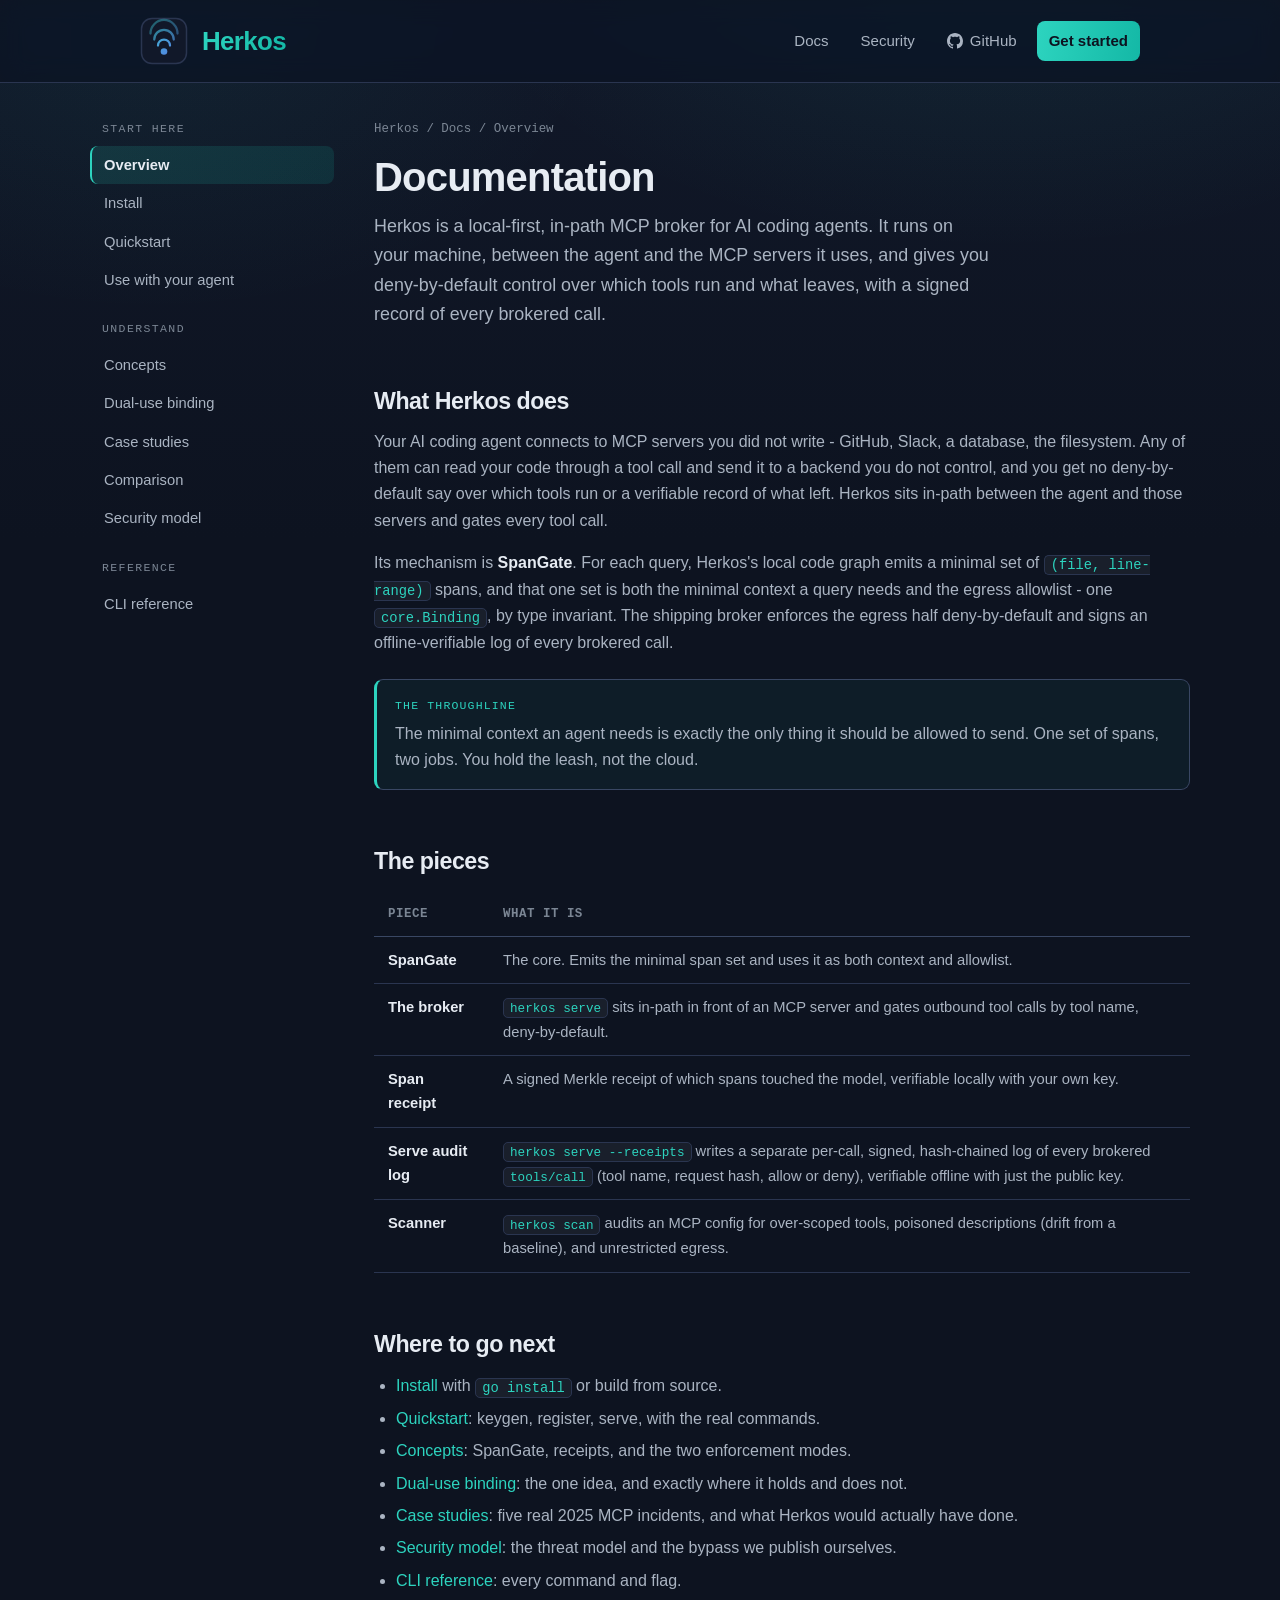
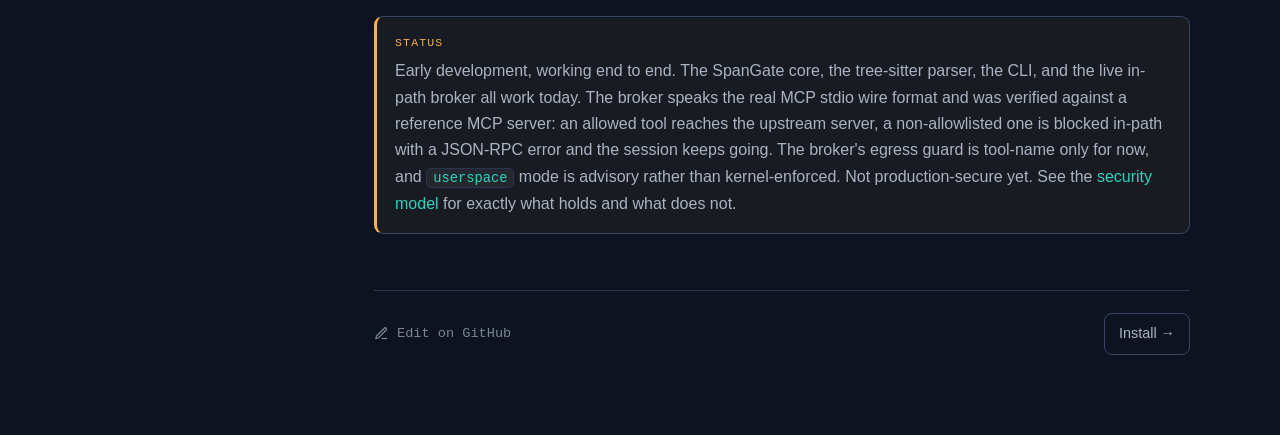
==== commit c60753c6: "docs(site): mark scan's poisoned-description check as baseline drift" ====
--- a/site/docs/index.html
+++ b/site/docs/index.html
@@ -87,7 +87,7 @@
         <tr><td><strong>The broker</strong></td><td><code>herkos serve</code> sits in-path in front of an MCP server and gates outbound tool calls by tool name, deny-by-default.</td></tr>
         <tr><td><strong>Span receipt</strong></td><td>A signed Merkle receipt of which spans touched the model, verifiable locally with your own key.</td></tr>
         <tr><td><strong>Serve audit log</strong></td><td><code>herkos serve --receipts</code> writes a separate per-call, signed, hash-chained log of every brokered <code>tools/call</code> (tool name, request hash, allow or deny), verifiable offline with just the public key.</td></tr>
-        <tr><td><strong>Scanner</strong></td><td><code>herkos scan</code> audits an MCP config for over-scoped tools, poisoned descriptions, and unrestricted egress.</td></tr>
+        <tr><td><strong>Scanner</strong></td><td><code>herkos scan</code> audits an MCP config for over-scoped tools, poisoned descriptions (drift from a baseline), and unrestricted egress.</td></tr>
       </tbody>
     </table>
 
